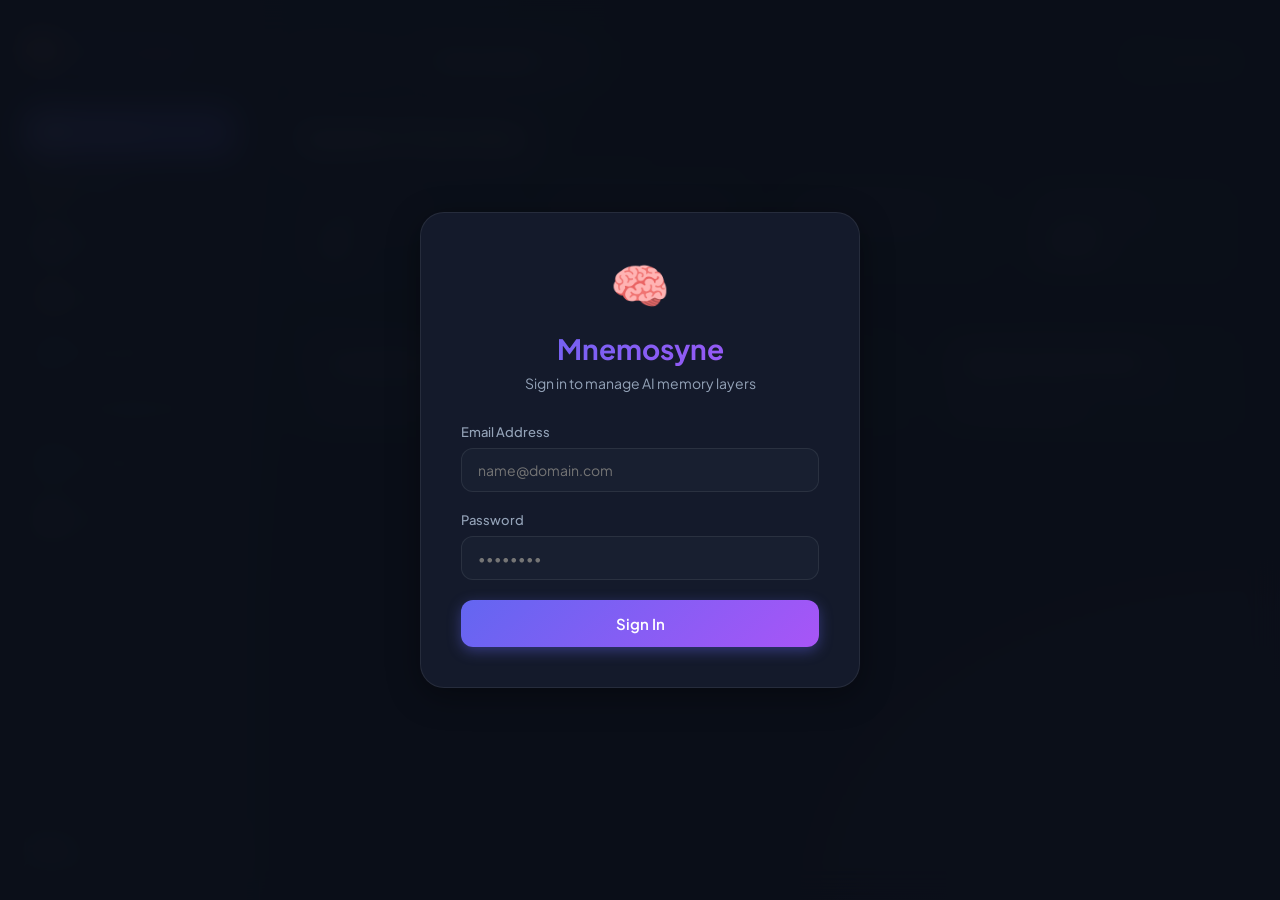
==== backend/static/index.html @ e6198a7a "Initialize project: add backend and chrome extension files" ====
<!DOCTYPE html>
<html lang="en">
<head>
  <meta charset="UTF-8">
  <meta name="viewport" content="width=device-width, initial-scale=1.0">
  <title>Mnemosyne — AI Memory Dashboard</title>
  <!-- Google Fonts -->
  <link rel="preconnect" href="https://fonts.googleapis.com">
  <link rel="preconnect" href="https://fonts.gstatic.com" crossorigin>
  <link href="https://fonts.googleapis.com/css2?family=Plus+Jakarta+Sans:wght@300;400;500;600;700&family=JetBrains+Mono:wght@400;500&display=swap" rel="stylesheet">
  
  <style>
    :root {
      --bg-main: #0B0F19;
      --bg-surface: rgba(20, 26, 43, 0.6);
      --bg-surface-solid: #141A2B;
      --bg-card: rgba(30, 41, 59, 0.4);
      --bg-card-hover: rgba(47, 61, 88, 0.5);
      
      --border-color: rgba(255, 255, 255, 0.08);
      --border-color-focus: rgba(99, 102, 241, 0.4);
      
      --text-primary: #F8FAFC;
      --text-secondary: #94A3B8;
      --text-muted: #64748B;
      
      --color-primary: #6366F1;
      --color-primary-dark: #4F46E5;
      --color-accent: #A855F7;
      --color-accent-gradient: linear-gradient(135deg, #6366F1, #A855F7);
      
      --color-success: #10B981;
      --color-error: #EF4444;
      --color-warning: #F59E0B;
      --color-info: #3B82F6;
      
      --font-sans: 'Plus Jakarta Sans', -apple-system, BlinkMacSystemFont, "Segoe UI", Roboto, sans-serif;
      --font-mono: 'JetBrains Mono', monospace;
      
      --shadow-sm: 0 1px 2px 0 rgba(0, 0, 0, 0.05);
      --shadow-md: 0 4px 6px -1px rgba(0, 0, 0, 0.1), 0 2px 4px -1px rgba(0, 0, 0, 0.06);
      --shadow-lg: 0 10px 15px -3px rgba(0, 0, 0, 0.1), 0 4px 6px -2px rgba(0, 0, 0, 0.05);
      --shadow-glass: 0 8px 32px 0 rgba(0, 0, 0, 0.37);
    }

    * {
      box-sizing: border-box;
      margin: 0;
      padding: 0;
    }

    body {
      background-color: var(--bg-main);
      color: var(--text-primary);
      font-family: var(--font-sans);
      min-height: 100vh;
      overflow-x: hidden;
      background-image: 
        radial-gradient(at 0% 0%, rgba(99, 102, 241, 0.12) 0px, transparent 50%),
        radial-gradient(at 100% 100%, rgba(168, 85, 247, 0.1) 0px, transparent 50%);
    }

    /* Scrollbars */
    ::-webkit-scrollbar {
      width: 6px;
      height: 6px;
    }
    ::-webkit-scrollbar-track {
      background: transparent;
    }
    ::-webkit-scrollbar-thumb {
      background: var(--border-color);
      border-radius: 4px;
    }
    ::-webkit-scrollbar-thumb:hover {
      background: var(--text-muted);
    }

    /* ── Login Overlay ── */
    #login-overlay {
      position: fixed;
      top: 0;
      left: 0;
      right: 0;
      bottom: 0;
      background: rgba(11, 15, 25, 0.95);
      backdrop-filter: blur(16px);
      z-index: 1000;
      display: flex;
      align-items: center;
      justify-content: center;
    }

    .login-card {
      width: 100%;
      max-width: 440px;
      padding: 40px;
      border-radius: 24px;
      background: var(--bg-surface-solid);
      border: 1px solid var(--border-color);
      box-shadow: var(--shadow-glass);
      text-align: center;
      animation: fadeIn 0.4s ease-out;
    }

    .login-logo {
      font-size: 48px;
      margin-bottom: 16px;
      display: inline-block;
    }

    .login-title {
      font-size: 28px;
      font-weight: 700;
      margin-bottom: 8px;
      background: var(--color-accent-gradient);
      -webkit-background-clip: text;
      -webkit-text-fill-color: transparent;
    }

    .login-subtitle {
      color: var(--text-secondary);
      font-size: 14px;
      margin-bottom: 32px;
    }

    /* Form controls */
    .form-group {
      margin-bottom: 20px;
      text-align: left;
    }

    .form-group label {
      display: block;
      color: var(--text-secondary);
      font-size: 13px;
      font-weight: 500;
      margin-bottom: 8px;
    }

    .input-control {
      width: 100%;
      background: var(--bg-card);
      border: 1px solid var(--border-color);
      border-radius: 12px;
      padding: 12px 16px;
      color: var(--text-primary);
      font-family: var(--font-sans);
      font-size: 14px;
      transition: all 0.2s;
    }

    .input-control:focus {
      outline: none;
      border-color: var(--color-primary);
      background: rgba(30, 41, 59, 0.6);
      box-shadow: 0 0 0 4px rgba(99, 102, 241, 0.15);
    }

    .btn {
      width: 100%;
      padding: 14px;
      border-radius: 12px;
      font-family: var(--font-sans);
      font-size: 15px;
      font-weight: 600;
      cursor: pointer;
      border: none;
      transition: all 0.2s;
      display: flex;
      align-items: center;
      justify-content: center;
      gap: 8px;
    }

    .btn-primary {
      background: var(--color-accent-gradient);
      color: white;
      box-shadow: 0 4px 14px 0 rgba(99, 102, 241, 0.4);
    }

    .btn-primary:hover {
      opacity: 0.95;
      transform: translateY(-1px);
    }

    .btn-primary:active {
      transform: translateY(0);
    }

    .btn-secondary {
      background: var(--bg-card);
      color: var(--text-primary);
      border: 1px solid var(--border-color);
    }

    .btn-secondary:hover {
      background: var(--bg-card-hover);
      border-color: var(--text-muted);
    }

    .error-banner {
      background: rgba(239, 68, 110, 0.15);
      border: 1px solid rgba(239, 68, 110, 0.3);
      color: var(--color-error);
      padding: 12px;
      border-radius: 10px;
      font-size: 13px;
      margin-bottom: 20px;
      display: none;
      text-align: left;
    }

    /* ── Main Layout ── */
    #dashboard-layout {
      display: grid;
      grid-template-columns: 260px 1fr;
      min-height: 100vh;
    }

    /* Sidebar */
    .sidebar {
      background: var(--bg-surface-solid);
      border-right: 1px solid var(--border-color);
      padding: 32px 24px;
      display: flex;
      flex-direction: column;
      position: sticky;
      top: 0;
      height: 100vh;
    }

    .logo-container {
      display: flex;
      align-items: center;
      gap: 12px;
      margin-bottom: 40px;
      text-decoration: none;
    }

    .logo-img {
      font-size: 28px;
    }

    .logo-title {
      font-size: 20px;
      font-weight: 700;
      color: var(--text-primary);
      background: var(--color-accent-gradient);
      -webkit-background-clip: text;
      -webkit-text-fill-color: transparent;
    }

    .nav-list {
      list-style: none;
      display: flex;
      flex-direction: column;
      gap: 8px;
      flex: 1;
    }

    .nav-item {
      display: flex;
      align-items: center;
      gap: 12px;
      padding: 12px 16px;
      border-radius: 12px;
      color: var(--text-secondary);
      text-decoration: none;
      font-size: 14px;
      font-weight: 500;
      cursor: pointer;
      transition: all 0.2s;
    }

    .nav-item:hover {
      background: var(--bg-card);
      color: var(--text-primary);
    }

    .nav-item.active {
      background: var(--color-primary);
      color: white;
      box-shadow: 0 4px 12px 0 rgba(99, 102, 241, 0.3);
    }

    .nav-item-icon {
      font-size: 18px;
    }

    .user-footer {
      border-top: 1px solid var(--border-color);
      padding-top: 20px;
      display: flex;
      align-items: center;
      justify-content: space-between;
    }

    .user-info {
      display: flex;
      flex-direction: column;
      overflow: hidden;
    }

    .user-name {
      font-size: 13px;
      font-weight: 600;
      color: var(--text-primary);
      white-space: nowrap;
      text-overflow: ellipsis;
      overflow: hidden;
    }

    .user-role {
      font-size: 11px;
      color: var(--text-muted);
    }

    .btn-logout {
      background: transparent;
      border: none;
      color: var(--text-muted);
      cursor: pointer;
      font-size: 16px;
      padding: 4px;
      border-radius: 6px;
      transition: all 0.2s;
    }

    .btn-logout:hover {
      color: var(--color-error);
      background: rgba(239, 68, 68, 0.1);
    }

    /* Main view container */
    .main-view {
      padding: 40px;
      overflow-y: auto;
      height: 100vh;
    }

    /* ── Header Bar ── */
    .header-bar {
      display: flex;
      justify-content: space-between;
      align-items: center;
      margin-bottom: 40px;
    }

    .project-selector-wrapper {
      display: flex;
      align-items: center;
      gap: 16px;
    }

    .select-project {
      background: var(--bg-surface-solid);
      color: var(--text-primary);
      border: 1px solid var(--border-color);
      padding: 10px 36px 10px 16px;
      font-family: var(--font-sans);
      font-size: 14px;
      font-weight: 600;
      border-radius: 12px;
      cursor: pointer;
      appearance: none;
      background-image: url("data:image/svg+xml,%3Csvg xmlns='http://www.w3.org/2000/svg' fill='none' viewBox='0 0 24 24' stroke='%2394a3b8'%3E%3Cpath stroke-linecap='round' stroke-linejoin='round' stroke-width='2' d='M19 9l-7 7-7-7'/%3E%3C/svg%3E");
      background-repeat: no-repeat;
      background-position: right 12px center;
      background-size: 16px;
      transition: all 0.2s;
    }

    .select-project:hover {
      border-color: var(--text-muted);
    }

    .system-health {
      display: flex;
      align-items: center;
      gap: 16px;
      font-size: 13px;
      color: var(--text-secondary);
    }

    .status-indicator {
      display: flex;
      align-items: center;
      gap: 8px;
    }

    .status-dot {
      width: 8px;
      height: 8px;
      border-radius: 50%;
      background-color: var(--color-success);
      box-shadow: 0 0 8px var(--color-success);
    }

    .status-dot.loading {
      background-color: var(--color-warning);
      box-shadow: 0 0 8px var(--color-warning);
    }

    /* ── Content Panes ── */
    .tab-pane {
      display: none;
      animation: fadeIn 0.3s ease-out;
    }

    .tab-pane.active {
      display: block;
    }

    /* Grid layouts */
    .analytics-grid {
      display: grid;
      grid-template-columns: repeat(auto-fit, minmax(220px, 1fr));
      gap: 20px;
      margin-bottom: 40px;
    }

    .card {
      background: var(--bg-surface);
      backdrop-filter: blur(12px);
      border: 1px solid var(--border-color);
      border-radius: 16px;
      padding: 24px;
      box-shadow: var(--shadow-sm);
      transition: all 0.2s;
    }

    .card:hover {
      border-color: rgba(255, 255, 255, 0.15);
      box-shadow: var(--shadow-md);
    }

    .stat-label {
      color: var(--text-secondary);
      font-size: 13px;
      font-weight: 500;
      margin-bottom: 8px;
    }

    .stat-value {
      font-size: 28px;
      font-weight: 700;
      color: var(--text-primary);
    }

    .dashboard-sections {
      display: grid;
      grid-template-columns: 2fr 1fr;
      gap: 24px;
    }

    @media (max-width: 1024px) {
      .dashboard-sections {
        grid-template-columns: 1fr;
      }
      #dashboard-layout {
        grid-template-columns: 80px 1fr;
      }
      .sidebar {
        padding: 32px 12px;
      }
      .logo-title, .user-info, .sidebar-label {
        display: none;
      }
    }

    /* ── Projects View ── */
    .projects-list {
      display: grid;
      grid-template-columns: repeat(auto-fill, minmax(300px, 1fr));
      gap: 20px;
      margin-top: 20px;
    }

    .project-card {
      background: var(--bg-surface);
      border: 1px solid var(--border-color);
      border-radius: 20px;
      padding: 28px;
      cursor: pointer;
      display: flex;
      flex-direction: column;
      justify-content: space-between;
      height: 220px;
      transition: all 0.2s;
    }

    .project-card:hover {
      transform: translateY(-2px);
      border-color: var(--color-primary);
      background: var(--bg-card);
    }

    .project-card-header {
      display: flex;
      justify-content: space-between;
      align-items: flex-start;
      margin-bottom: 12px;
    }

    .project-name {
      font-size: 18px;
      font-weight: 700;
      color: var(--text-primary);
    }

    .project-badge {
      font-size: 11px;
      font-weight: 600;
      background: rgba(99, 102, 241, 0.15);
      color: var(--color-primary);
      padding: 4px 8px;
      border-radius: 6px;
      font-family: var(--font-mono);
    }

    .project-desc {
      color: var(--text-secondary);
      font-size: 13px;
      line-height: 1.5;
      display: -webkit-box;
      -webkit-line-clamp: 3;
      -webkit-box-orient: vertical;
      overflow: hidden;
      margin-bottom: 20px;
    }

    .project-footer {
      display: flex;
      justify-content: space-between;
      align-items: center;
      font-size: 12px;
      color: var(--text-muted);
      border-top: 1px solid var(--border-color);
      padding-top: 14px;
    }

    /* Modal dialogs */
    .modal-backdrop {
      position: fixed;
      top: 0;
      left: 0;
      right: 0;
      bottom: 0;
      background: rgba(11, 15, 25, 0.7);
      backdrop-filter: blur(8px);
      z-index: 500;
      display: none;
      align-items: center;
      justify-content: center;
    }

    .modal-card {
      width: 100%;
      max-width: 500px;
      background: var(--bg-surface-solid);
      border: 1px solid var(--border-color);
      border-radius: 20px;
      padding: 32px;
      box-shadow: var(--shadow-glass);
      animation: slideUp 0.3s cubic-bezier(0.16, 1, 0.3, 1);
    }

    .modal-title {
      font-size: 20px;
      font-weight: 700;
      margin-bottom: 24px;
    }

    .modal-actions {
      display: flex;
      justify-content: flex-end;
      gap: 12px;
      margin-top: 28px;
    }

    /* ── Conversations View ── */
    .conv-split {
      display: grid;
      grid-template-columns: 320px 1fr;
      gap: 24px;
      height: 70vh;
    }

    .conv-list {
      background: var(--bg-surface);
      border: 1px solid var(--border-color);
      border-radius: 16px;
      overflow-y: auto;
      padding: 16px;
      display: flex;
      flex-direction: column;
      gap: 8px;
    }

    .conv-item {
      padding: 14px 16px;
      border-radius: 12px;
      cursor: pointer;
      background: var(--bg-card);
      border: 1px solid transparent;
      transition: all 0.2s;
    }

    .conv-item:hover {
      background: var(--bg-card-hover);
    }

    .conv-item.active {
      background: rgba(99, 102, 241, 0.1);
      border-color: rgba(99, 102, 241, 0.3);
    }

    .conv-item-title {
      font-size: 13px;
      font-weight: 600;
      color: var(--text-primary);
      margin-bottom: 4px;
      white-space: nowrap;
      overflow: hidden;
      text-overflow: ellipsis;
    }

    .conv-item-meta {
      font-size: 11px;
      color: var(--text-muted);
      display: flex;
      justify-content: space-between;
    }

    .conv-chat {
      background: var(--bg-surface);
      border: 1px solid var(--border-color);
      border-radius: 16px;
      display: flex;
      flex-direction: column;
      overflow: hidden;
    }

    .conv-chat-header {
      padding: 20px 24px;
      border-bottom: 1px solid var(--border-color);
      background: rgba(20, 26, 43, 0.2);
    }

    .conv-chat-messages {
      flex: 1;
      padding: 24px;
      overflow-y: auto;
      display: flex;
      flex-direction: column;
      gap: 20px;
    }

    .msg-bubble {
      max-width: 85%;
      padding: 16px 20px;
      border-radius: 16px;
      font-size: 14px;
      line-height: 1.6;
    }

    .msg-bubble.user {
      align-self: flex-end;
      background: var(--color-accent-gradient);
      color: white;
      border-bottom-right-radius: 4px;
    }

    .msg-bubble.assistant {
      align-self: flex-start;
      background: var(--bg-card);
      border: 1px solid var(--border-color);
      color: var(--text-primary);
      border-bottom-left-radius: 4px;
    }

    .msg-bubble-meta {
      font-size: 11px;
      color: var(--text-muted);
      margin-top: 8px;
      text-align: right;
    }

    .msg-bubble.user .msg-bubble-meta {
      color: rgba(255, 255, 255, 0.7);
    }

    /* ── Memories Pane ── */
    .memories-container {
      display: flex;
      flex-direction: column;
      gap: 16px;
    }

    .filter-bar {
      display: flex;
      gap: 12px;
      margin-bottom: 24px;
      flex-wrap: wrap;
    }

    .badge-filter {
      padding: 8px 16px;
      border-radius: 100px;
      font-size: 12px;
      font-weight: 600;
      background: var(--bg-card);
      border: 1px solid var(--border-color);
      cursor: pointer;
      color: var(--text-secondary);
      transition: all 0.2s;
    }

    .badge-filter:hover {
      background: var(--bg-card-hover);
      color: var(--text-primary);
    }

    .badge-filter.active {
      background: var(--color-primary);
      border-color: var(--color-primary);
      color: white;
    }

    .memory-list-table {
      width: 100%;
      border-collapse: collapse;
      text-align: left;
    }

    .memory-list-table th, .memory-list-table td {
      padding: 16px 20px;
      border-bottom: 1px solid var(--border-color);
    }

    .memory-list-table th {
      font-size: 12px;
      font-weight: 600;
      color: var(--text-secondary);
      text-transform: uppercase;
      letter-spacing: 0.05em;
    }

    .memory-list-table tr:hover td {
      background: rgba(255, 255, 255, 0.01);
    }

    .kind-badge {
      display: inline-block;
      padding: 4px 8px;
      border-radius: 6px;
      font-size: 11px;
      font-weight: 700;
      text-transform: uppercase;
      font-family: var(--font-mono);
    }

    .kind-badge.requirement { background: rgba(99, 102, 241, 0.15); color: #818CF8; }
    .kind-badge.decision { background: rgba(16, 185, 129, 0.15); color: #34D399; }
    .kind-badge.todo { background: rgba(245, 158, 11, 0.15); color: #FBBF24; }
    .kind-badge.bug { background: rgba(239, 68, 68, 0.15); color: #FCA5A5; }
    .kind-badge.fix { background: rgba(59, 130, 246, 0.15); color: #60A5FA; }
    .kind-badge.dependency { background: rgba(139, 92, 246, 0.15); color: #C084FC; }
    .kind-badge.architecture { background: rgba(236, 72, 153, 0.15); color: #F472B6; }
    .kind-badge.general { background: rgba(100, 116, 139, 0.15); color: #94A3B8; }

    /* ── Knowledge Graph Visualization ── */
    #graph-container {
      width: 100%;
      height: 500px;
      background: #0D1321;
      border-radius: 16px;
      border: 1px solid var(--border-color);
      position: relative;
      overflow: hidden;
    }

    /* ── Logs / Console Pane ── */
    .console-pane {
      background: #05070C;
      border: 1px solid var(--border-color);
      border-radius: 12px;
      padding: 20px;
      font-family: var(--font-mono);
      font-size: 12px;
      color: #A7F3D0;
      height: 400px;
      overflow-y: auto;
      display: flex;
      flex-direction: column;
      gap: 6px;
      box-shadow: inset 0 4px 12px rgba(0,0,0,0.5);
    }

    .log-entry {
      line-height: 1.5;
    }

    .log-time {
      color: #34D399;
    }

    .log-level {
      font-weight: 700;
      text-transform: uppercase;
    }

    .log-level.info { color: #60A5FA; }
    .log-level.error { color: #F87171; }
    .log-level.warn { color: #FBBF24; }

    /* Project DNA Styles */
    .dna-grid {
      display: grid;
      grid-template-columns: repeat(auto-fit, minmax(280px, 1fr));
      gap: 20px;
    }

    .dna-section {
      background: var(--bg-surface);
      border: 1px solid var(--border-color);
      border-radius: 16px;
      padding: 20px;
    }

    .dna-section-title {
      font-size: 15px;
      font-weight: 700;
      margin-bottom: 16px;
      display: flex;
      align-items: center;
      gap: 8px;
      border-bottom: 1px solid var(--border-color);
      padding-bottom: 10px;
    }

    .dna-list {
      list-style: none;
      display: flex;
      flex-direction: column;
      gap: 10px;
    }

    .dna-list-item {
      font-size: 13px;
      color: var(--text-secondary);
      line-height: 1.4;
      padding-left: 14px;
      position: relative;
    }

    .dna-list-item::before {
      content: "•";
      position: absolute;
      left: 0;
      color: var(--color-primary);
      font-weight: bold;
    }

    /* Animations */
    @keyframes fadeIn {
      from { opacity: 0; transform: translateY(4px); }
      to { opacity: 1; transform: translateY(0); }
    }

    @keyframes slideUp {
      from { opacity: 0; transform: translateY(16px); }
      to { opacity: 1; transform: translateY(0); }
    }
  </style>
</head>
<body>

  <!-- ── Sign In Modal Overlay ── -->
  <div id="login-overlay" style="display: none;">
    <div class="login-card">
      <span class="login-logo">🧠</span>
      <h2 class="login-title">Mnemosyne</h2>
      <p class="login-subtitle">Sign in to manage AI memory layers</p>
      
      <div id="login-error-banner" class="error-banner"></div>
      
      <form id="login-form">
        <div class="form-group">
          <label for="login-email">Email Address</label>
          <input type="email" id="login-email" class="input-control" required placeholder="name@domain.com">
        </div>
        <div class="form-group">
          <label for="login-password">Password</label>
          <input type="password" id="login-password" class="input-control" required placeholder="••••••••">
        </div>
        <button type="submit" class="btn btn-primary" style="margin-top: 12px;">Sign In</button>
      </form>
    </div>
  </div>

  <!-- ── Create Project Dialog ── -->
  <div id="create-project-modal" class="modal-backdrop">
    <div class="modal-card">
      <h3 class="modal-title">Create New Project</h3>
      <div id="create-project-error" class="error-banner"></div>
      <form id="create-project-form">
        <div class="form-group">
          <label for="new-project-name">Project Name</label>
          <input type="text" id="new-project-name" class="input-control" required placeholder="e.g., Quantum Processor Adapter">
        </div>
        <div class="form-group">
          <label for="new-project-id">Project ID (Optional slug)</label>
          <input type="text" id="new-project-id" class="input-control" placeholder="e.g., quantum-adapter">
        </div>
        <div class="form-group">
          <label for="new-project-desc">Description</label>
          <textarea id="new-project-desc" class="input-control" rows="3" placeholder="Brief outline of the project scope..."></textarea>
        </div>
        <div class="modal-actions">
          <button type="button" class="btn btn-secondary btn-sm" id="btn-close-project-modal" style="width: auto;">Cancel</button>
          <button type="submit" class="btn btn-primary btn-sm" style="width: auto; padding: 12px 24px;">Create</button>
        </div>
      </form>
    </div>
  </div>

  <!-- ── Master Layout ── -->
  <div id="dashboard-layout">
    
    <!-- Sidebar Navigation -->
    <aside class="sidebar">
      <a href="#" class="logo-container">
        <span class="logo-img">🧠</span>
        <span class="logo-title">Mnemosyne</span>
      </a>
      
      <nav style="display: contents;">
        <ul class="nav-list">
          <li>
            <div class="nav-item active" data-tab="tab-overview">
              <span class="nav-item-icon">📊</span>
              <span class="sidebar-label">Overview</span>
            </div>
          </li>
          <li>
            <div class="nav-item" data-tab="tab-projects">
              <span class="nav-item-icon">📂</span>
              <span class="sidebar-label">Projects</span>
            </div>
          </li>
          <li>
            <div class="nav-item" data-tab="tab-conversations">
              <span class="nav-item-icon">💬</span>
              <span class="sidebar-label">Conversations</span>
            </div>
          </li>
          <li>
            <div class="nav-item" data-tab="tab-memories">
              <span class="nav-item-icon">🧠</span>
              <span class="sidebar-label">Project Memories</span>
            </div>
          </li>
          <li>
            <div class="nav-item" data-tab="tab-dna">
              <span class="nav-item-icon">🧬</span>
              <span class="sidebar-label">Project DNA</span>
            </div>
          </li>
          <li>
            <div class="nav-item" data-tab="tab-graph">
              <span class="nav-item-icon">🕸️</span>
              <span class="sidebar-label">Knowledge Graph</span>
            </div>
          </li>
          <li>
            <div class="nav-item" data-tab="tab-providers">
              <span class="nav-item-icon">⚙️</span>
              <span class="sidebar-label">AI Providers</span>
            </div>
          </li>
          <li>
            <div class="nav-item" data-tab="tab-logs">
              <span class="nav-item-icon">📋</span>
              <span class="sidebar-label">System Logs</span>
            </div>
          </li>
        </ul>
      </nav>
      
      <div class="user-footer">
        <div class="user-info">
          <span class="user-name" id="display-user-email">loading...</span>
          <span class="user-role">Administrator</span>
        </div>
        <button class="btn-logout" id="btn-global-logout" title="Sign Out">🚪</button>
      </div>
    </aside>

    <!-- Main Workspace -->
    <main class="main-view">
      
      <!-- Top Health / Controls bar -->
      <div class="header-bar">
        <div class="project-selector-wrapper">
          <label for="global-project-select" class="sidebar-label" style="font-size: 13px; font-weight: 500; color: var(--text-secondary);">Active Project</label>
          <select id="global-project-select" class="select-project">
            <option value="">— Select a project —</option>
          </select>
        </div>
        <div class="system-health">
          <div class="status-indicator">
            <div class="status-dot" id="indicator-live"></div>
            <span>System Online</span>
          </div>
        </div>
      </div>

      <!-- ── TAB: Overview ── -->
      <div id="tab-overview" class="tab-pane active">
        <h2 style="font-size: 26px; font-weight: 700; margin-bottom: 24px;">System Overview</h2>
        
        <div class="analytics-grid">
          <div class="card">
            <div class="stat-label">Total Projects</div>
            <div class="stat-value" id="stat-projects-count">0</div>
          </div>
          <div class="card">
            <div class="stat-label">Captured Conversations</div>
            <div class="stat-value" id="stat-conversations-count">0</div>
          </div>
          <div class="card">
            <div class="stat-label">Ingested Memories</div>
            <div class="stat-value" id="stat-memories-count">0</div>
          </div>
          <div class="card">
            <div class="stat-label">Active Provider</div>
            <div class="stat-value" id="stat-active-provider" style="font-size: 20px; line-height: 28px;">Local</div>
          </div>
        </div>
        
        <div class="dashboard-sections">
          <div class="card">
            <h3 style="font-size: 16px; font-weight: 600; margin-bottom: 20px;">Evolving Project DNA Preview</h3>
            <div id="overview-dna-preview" style="color: var(--text-secondary); font-size: 13px;">
              Please select a project to load its memory DNA outline.
            </div>
          </div>
          <div class="card">
            <h3 style="font-size: 16px; font-weight: 600; margin-bottom: 20px;">Ingested Chunks density</h3>
            <div id="overview-analytics-preview" style="color: var(--text-secondary); font-size: 13px;">
              No project loaded.
            </div>
          </div>
        </div>
      </div>

      <!-- ── TAB: Projects ── -->
      <div id="tab-projects" class="tab-pane">
        <div style="display: flex; justify-content: space-between; align-items: center; margin-bottom: 24px;">
          <h2 style="font-size: 26px; font-weight: 700;">Managed Projects</h2>
          <button class="btn btn-primary" id="btn-trigger-new-project" style="width: auto; padding: 10px 20px;">＋ Create Project</button>
        </div>
        <div class="projects-list" id="projects-container">
          <!-- Rendered dynamically -->
        </div>
      </div>

      <!-- ── TAB: Conversations ── -->
      <div id="tab-conversations" class="tab-pane">
        <h2 style="font-size: 26px; font-weight: 700; margin-bottom: 24px;">Conversations Log</h2>
        <div class="conv-split">
          <div class="conv-list" id="conversations-list-container">
            <!-- Rendered dynamically -->
          </div>
          <div class="conv-chat">
            <div class="conv-chat-header">
              <h3 id="active-conversation-title" style="font-size: 15px; font-weight: 700;">No Conversation Selected</h3>
              <p id="active-conversation-meta" style="font-size: 12px; color: var(--text-secondary); margin-top: 4px;">Select a conversation to view scraped transcript turns</p>
            </div>
            <div class="conv-chat-messages" id="conversation-messages-container">
              <!-- Message bubbles -->
            </div>
          </div>
        </div>
      </div>

      <!-- ── TAB: Memories ── -->
      <div id="tab-memories" class="tab-pane">
        <h2 style="font-size: 26px; font-weight: 700; margin-bottom: 16px;">Ingested Memories</h2>
        <div class="filter-bar" id="memory-filter-bar">
          <button class="badge-filter active" data-filter="all">All Types</button>
          <button class="badge-filter" data-filter="requirement">Requirements</button>
          <button class="badge-filter" data-filter="decision">Decisions</button>
          <button class="badge-filter" data-filter="todo">Tasks</button>
          <button class="badge-filter" data-filter="bug">Bugs</button>
          <button class="badge-filter" data-filter="fix">Fixes</button>
          <button class="badge-filter" data-filter="dependency">Dependencies</button>
          <button class="badge-filter" data-filter="architecture">Architecture</button>
        </div>
        <div class="card" style="padding: 0; overflow-x: auto;">
          <table class="memory-list-table">
            <thead>
              <tr>
                <th>Category</th>
                <th>Extracted Memory Fact</th>
                <th>Importance</th>
                <th>Confidence</th>
              </tr>
            </thead>
            <tbody id="memories-table-body">
              <!-- Rendered dynamically -->
            </tbody>
          </table>
        </div>
      </div>

      <!-- ── TAB: Project DNA ── -->
      <div id="tab-dna" class="tab-pane">
        <h2 style="font-size: 26px; font-weight: 700; margin-bottom: 24px;">Project DNA Profile</h2>
        <div class="dna-grid" id="dna-grid-container">
          <!-- Rendered dynamically -->
        </div>
      </div>

      <!-- ── TAB: Knowledge Graph ── -->
      <div id="tab-graph" class="tab-pane">
        <h2 style="font-size: 26px; font-weight: 700; margin-bottom: 8px;">Concept Adjacency Relationships</h2>
        <p style="font-size: 14px; color: var(--text-secondary); margin-bottom: 24px;">Dynamic canvas visualizing knowledge relationships extracted from memory chunks</p>
        <div id="graph-container">
          <canvas id="graph-canvas" style="width: 100%; height: 100%; display: block;"></canvas>
        </div>
      </div>

      <!-- ── TAB: Providers ── -->
      <div id="tab-providers" class="tab-pane">
        <h2 style="font-size: 26px; font-weight: 700; margin-bottom: 24px;">AI Service Providers</h2>
        <div class="projects-list" id="providers-container">
          <!-- Rendered dynamically -->
        </div>
      </div>

      <!-- ── TAB: System Logs ── -->
      <div id="tab-logs" class="tab-pane">
        <h2 style="font-size: 26px; font-weight: 700; margin-bottom: 24px;">System Activity Logger</h2>
        <div class="console-pane" id="console-logs-pane">
          <!-- Live mock logger -->
        </div>
      </div>

    </main>
  </div>

  <!-- ── Scripts ── -->
  <script>
    "use strict";

    // Application state
    let state = {
      token: localStorage.getItem("mnemosyne_auth_token"),
      user: null,
      projects: [],
      activeProjectId: localStorage.getItem("mnemosyne_active_project_id") || "",
      activeProject: null,
      conversations: [],
      memories: [],
      relationships: [],
      providers: [],
      activeTab: "tab-overview"
    };

    const API_BASE = window.location.origin + "/api/v1";

    // ─────────────────────────────────────────────────────────────────────────────
    // HTTP Helpers
    // ─────────────────────────────────────────────────────────────────────────────

    async function apiFetch(path, options = {}) {
      const headers = {
        "Content-Type": "application/json",
        ...(state.token ? { "Authorization": `Bearer ${state.token}` } : {})
      };

      const resp = await fetch(`${API_BASE}${path}`, {
        ...options,
        headers: { ...headers, ...options.headers }
      });

      if (resp.status === 401) {
        handleLogout();
        throw new Error("Session expired.");
      }

      const body = await resp.json();
      if (!resp.ok) {
        throw new Error(body.message || `HTTP ${resp.status}`);
      }
      return body;
    }

    // ─────────────────────────────────────────────────────────────────────────────
    // Authentication Flow
    // ─────────────────────────────────────────────────────────────────────────────

    function checkAuth() {
      const overlay = document.getElementById("login-overlay");
      if (!state.token) {
        overlay.style.display = "flex";
      } else {
        overlay.style.display = "none";
        loadInitialData();
      }
    }

    document.getElementById("login-form").addEventListener("submit", async (e) => {
      e.preventDefault();
      const email = document.getElementById("login-email").value;
      const pwd = document.getElementById("login-password").value;
      const errorBanner = document.getElementById("login-error-banner");
      
      errorBanner.style.display = "none";

      try {
        const res = await fetch(`${API_BASE}/auth/login`, {
          method: "POST",
          headers: { "Content-Type": "application/json" },
          body: JSON.stringify({ email, password: pwd })
        });
        const body = await res.json();
        
        if (!res.ok) throw new Error(body.message || "Invalid credentials.");

        state.token = body.data.access_token;
        localStorage.setItem("mnemosyne_auth_token", state.token);
        
        document.getElementById("login-overlay").style.display = "none";
        logActivity("Signed in successfully.", "info");
        await loadInitialData();
      } catch (err) {
        errorBanner.textContent = err.message;
        errorBanner.style.display = "block";
      }
    });

    function handleLogout() {
      state.token = null;
      state.user = null;
      localStorage.removeItem("mnemosyne_auth_token");
      document.getElementById("login-overlay").style.display = "flex";
      logActivity("Signed out.", "info");
    }

    document.getElementById("btn-global-logout").addEventListener("click", handleLogout);

    // ─────────────────────────────────────────────────────────────────────────────
    // Data Loading & Navigation
    // ─────────────────────────────────────────────────────────────────────────────

    async function loadInitialData() {
      try {
        // Fetch current user details
        const me = await apiFetch("/auth/me");
        state.user = me.data;
        document.getElementById("display-user-email").textContent = state.user.email;

        // Fetch projects list
        await refreshProjects();
        await refreshProviders();

        if (state.projects.length > 0) {
          if (!state.activeProjectId || !state.projects.find(p => p.id === state.activeProjectId)) {
            state.activeProjectId = state.projects[0].id;
          }
          document.getElementById("global-project-select").value = state.activeProjectId;
          await selectProject(state.activeProjectId);
        } else {
          document.getElementById("overview-dna-preview").innerHTML = `
            <div style="text-align: center; padding: 20px;">
              <p style="margin-bottom: 12px;">Welcome to Mnemosyne! No projects exist yet.</p>
              <button class="btn btn-primary" id="btn-welcome-create" style="width: auto; display: inline-block;">Create Project</button>
            </div>
          `;
          document.getElementById("btn-welcome-create").addEventListener("click", triggerNewProjectModal);
        }
      } catch (err) {
        logActivity(`Failed to load initialization data: ${err.message}`, "error");
      }
    }

    async function refreshProjects() {
      const res = await apiFetch("/projects");
      state.projects = res.data || [];
      
      const selectEl = document.getElementById("global-project-select");
      selectEl.innerHTML = '<option value="">— Select a project —</option>';
      
      state.projects.forEach(p => {
        const opt = document.createElement("option");
        opt.value = p.id;
        opt.textContent = p.name;
        selectEl.appendChild(opt);
      });

      renderProjectsView();
      updateDashboardCounts();
    }

    async function refreshProviders() {
      try {
        const res = await apiFetch("/providers");
        state.providers = res.data || [];
        renderProvidersView();
      } catch (err) {
        logActivity(`Failed to load provider configuration: ${err.message}`, "error");
      }
    }

    async function selectProject(projectId) {
      if (!projectId) return;
      state.activeProjectId = projectId;
      localStorage.setItem("mnemosyne_active_project_id", projectId);
      
      state.activeProject = state.projects.find(p => p.id === projectId);
      
      logActivity(`Switched project workspace to: "${state.activeProject.name}"`, "info");
      
      await Promise.all([
        loadConversations(),
        loadMemoriesAndGraph(),
        loadDna()
      ]);
    }

    document.getElementById("global-project-select").addEventListener("change", (e) => {
      selectProject(e.target.value);
    });

    // Navigation tabs
    document.querySelectorAll(".nav-item").forEach(item => {
      item.addEventListener("click", () => {
        document.querySelectorAll(".nav-item").forEach(i => i.classList.remove("active"));
        item.classList.add("active");
        
        const tabId = item.dataset.tab;
        document.querySelectorAll(".tab-pane").forEach(pane => pane.classList.remove("active"));
        document.getElementById(tabId).classList.add("active");
        
        state.activeTab = tabId;
        if (tabId === "tab-graph") {
          setTimeout(renderGraphView, 100);
        }
      });
    });

    // ─────────────────────────────────────────────────────────────────────────────
    // Section: Projects Pane
    // ─────────────────────────────────────────────────────────────────────────────

    function renderProjectsView() {
      const container = document.getElementById("projects-container");
      container.innerHTML = "";
      
      state.projects.forEach(proj => {
        const card = document.createElement("div");
        card.className = "project-card";
        card.innerHTML = `
          <div>
            <div class="project-card-header">
              <span class="project-name">${proj.name}</span>
              <span class="project-badge">${proj.id}</span>
            </div>
            <p class="project-desc">${proj.description || "No project description provided."}</p>
          </div>
          <div class="project-footer">
            <span>Status: Active</span>
            <span>Created: ${new Date(proj.created_at).toLocaleDateString()}</span>
          </div>
        `;
        card.addEventListener("click", () => {
          document.getElementById("global-project-select").value = proj.id;
          selectProject(proj.id);
          // Navigate to overview tab
          document.querySelector('[data-tab="tab-overview"]').click();
        });
        container.appendChild(card);
      });
    }

    const projectModal = document.getElementById("create-project-modal");
    
    function triggerNewProjectModal() {
      document.getElementById("create-project-error").style.display = "none";
      document.getElementById("create-project-form").reset();
      projectModal.style.display = "flex";
    }

    document.getElementById("btn-trigger-new-project").addEventListener("click", triggerNewProjectModal);
    document.getElementById("btn-close-project-modal").addEventListener("click", () => {
      projectModal.style.display = "none";
    });

    document.getElementById("create-project-form").addEventListener("submit", async (e) => {
      e.preventDefault();
      const name = document.getElementById("new-project-name").value;
      const customId = document.getElementById("new-project-id").value;
      const desc = document.getElementById("new-project-desc").value;
      const errorDiv = document.getElementById("create-project-error");

      const body = {
        name,
        description: desc || null,
        ...(customId ? { id: customId } : {})
      };

      try {
        const res = await apiFetch("/projects", {
          method: "POST",
          body: JSON.stringify(body)
        });
        projectModal.style.display = "none";
        logActivity(`Created project workspace: "${res.data.name}"`, "info");
        await refreshProjects();
        document.getElementById("global-project-select").value = res.data.id;
        await selectProject(res.data.id);
      } catch (err) {
        errorDiv.textContent = err.message;
        errorDiv.style.display = "block";
      }
    });

    // ─────────────────────────────────────────────────────────────────────────────
    // Section: Conversations Pane
    // ─────────────────────────────────────────────────────────────────────────────

    async function loadConversations() {
      if (!state.activeProjectId) return;
      try {
        const res = await apiFetch(`/conversations/project/${state.activeProjectId}`);
        state.conversations = res.data || [];
        renderConversationsList();
        updateDashboardCounts();
      } catch (err) {
        logActivity(`Failed to load conversations: ${err.message}`, "error");
      }
    }

    function renderConversationsList() {
      const container = document.getElementById("conversations-list-container");
      container.innerHTML = "";

      if (state.conversations.length === 0) {
        container.innerHTML = `<div style="text-align: center; color: var(--text-muted); font-size: 13px; padding: 20px;">No synced conversations found. Use the extension to scrape turns.</div>`;
        clearActiveChat();
        return;
      }

      state.conversations.forEach((conv, idx) => {
        const el = document.createElement("div");
        el.className = "conv-item";
        el.dataset.id = conv.id;
        
        const platform = conv.meta?.platform || "AI Page";
        const dateStr = new Date(conv.created_at).toLocaleDateString();

        el.innerHTML = `
          <div class="conv-item-title">Conversation ${conv.id.substring(0, 8)}</div>
          <div class="conv-item-meta">
            <span>${platform}</span>
            <span>${dateStr}</span>
          </div>
        `;
        el.addEventListener("click", () => {
          document.querySelectorAll(".conv-item").forEach(c => c.classList.remove("active"));
          el.classList.add("active");
          showConversationChat(conv.id);
        });
        container.appendChild(el);
      });
    }

    function clearActiveChat() {
      document.getElementById("active-conversation-title").textContent = "No Conversation Selected";
      document.getElementById("active-conversation-meta").textContent = "Select a conversation to view scraped transcript turns";
      document.getElementById("conversation-messages-container").innerHTML = "";
    }

    async function showConversationChat(id) {
      const container = document.getElementById("conversation-messages-container");
      container.innerHTML = `<div style="color: var(--text-secondary); text-align: center;">Loading transcript turns...</div>`;
      
      try {
        const res = await apiFetch(`/conversations/${id}`);
        const data = res.data;
        
        document.getElementById("active-conversation-title").textContent = `Conversation: ${data.id.substring(0, 12)}...`;
        document.getElementById("active-conversation-meta").textContent = `Platform: ${data.meta?.platform || "Unknown"} | Captured turns: ${data.messages?.length || 0}`;
        
        container.innerHTML = "";
        (data.messages || []).forEach(msg => {
          const bubble = document.createElement("div");
          bubble.className = `msg-bubble ${msg.role}`;
          
          // Basic markdown parser
          const cleanText = msg.content
            .replace(/&/g, "&amp;")
            .replace(/</g, "&lt;")
            .replace(/>/g, "&gt;")
            .replace(/\n/g, "<br>");

          bubble.innerHTML = `
            <div>${cleanText}</div>
            <div class="msg-bubble-meta">${msg.role.toUpperCase()}</div>
          `;
          container.appendChild(bubble);
        });
        
        container.scrollTop = container.scrollHeight;
      } catch (err) {
        container.innerHTML = `<div style="color: var(--color-error); text-align: center;">Error: ${err.message}</div>`;
      }
    }

    // ─────────────────────────────────────────────────────────────────────────────
    // Section: Memories Pane
    // ─────────────────────────────────────────────────────────────────────────────

    async function loadMemoriesAndGraph() {
      if (!state.activeProjectId) return;
      try {
        const [memRes, relRes] = await Promise.all([
          apiFetch(`/memory/project/${state.activeProjectId}`),
          apiFetch(`/memory/project/${state.activeProjectId}/relationships`)
        ]);
        
        state.memories = memRes.data || [];
        state.relationships = relRes.data || [];
        
        renderMemoriesTable("all");
        updateDashboardCounts();
        if (state.activeTab === "tab-graph") {
          renderGraphView();
        }
      } catch (err) {
        logActivity(`Failed to load memory structure: ${err.message}`, "error");
      }
    }

    function renderMemoriesTable(filterKind = "all") {
      const tbody = document.getElementById("memories-table-body");
      tbody.innerHTML = "";

      const filtered = state.memories.filter(m => filterKind === "all" || m.kind === filterKind);

      if (filtered.length === 0) {
        tbody.innerHTML = `<tr><td colspan="4" style="text-align: center; color: var(--text-muted); font-size: 13px;">No memories match the filter context.</td></tr>`;
        return;
      }

      filtered.forEach(m => {
        const tr = document.createElement("tr");
        tr.innerHTML = `
          <td><span class="kind-badge ${m.kind}">${m.kind}</span></td>
          <td style="font-size: 13px; font-weight: 500; line-height: 1.4;">${m.text}</td>
          <td><strong style="color: var(--color-primary);">${m.importance.toFixed(2)}</strong></td>
          <td><span style="color: var(--text-secondary);">${m.confidence.toFixed(2)}</span></td>
        `;
        tbody.appendChild(tr);
      });
    }

    // Add filter action handlers
    document.querySelectorAll("#memory-filter-bar .badge-filter").forEach(btn => {
      btn.addEventListener("click", () => {
        document.querySelectorAll("#memory-filter-bar .badge-filter").forEach(b => b.classList.remove("active"));
        btn.classList.add("active");
        renderMemoriesTable(btn.dataset.filter);
      });
    });

    // ─────────────────────────────────────────────────────────────────────────────
    // Section: DNA Profile Pane
    // ─────────────────────────────────────────────────────────────────────────────

    async function loadDna() {
      if (!state.activeProjectId) return;
      
      const overviewPreview = document.getElementById("overview-dna-preview");
      overviewPreview.innerHTML = `<div>Fetching evolving Project DNA profile...</div>`;

      try {
        const res = await apiFetch(`/projects/${state.activeProjectId}/dna`);
        const dna = res.data;
        
        renderDnaGrid(dna);
        
        // Render simple bullet summary in overview
        const objectivesList = (dna.objectives || []).map(o => `<li>${o}</li>`).join("");
        const tasksList = (dna.pending_tasks || []).map(t => `<li>${t}</li>`).join("");
        
        overviewPreview.innerHTML = `
          <p style="margin-bottom: 12px; font-weight: 600;">Core Objectives:</p>
          <ul style="margin-left: 20px; line-height: 1.5; margin-bottom: 20px;">
            ${objectivesList || "<li>No core requirements extracted yet.</li>"}
          </ul>
          <p style="margin-bottom: 12px; font-weight: 600;">Evolving Tasks:</p>
          <ul style="margin-left: 20px; line-height: 1.5;">
            ${tasksList || "<li>No active todos extracted yet.</li>"}
          </ul>
        `;

        document.getElementById("overview-analytics-preview").innerHTML = `
          <div style="font-size: 13px;">
            <p style="margin-bottom: 8px;"><strong>Objectives:</strong> ${dna.objectives?.length || 0}</p>
            <p style="margin-bottom: 8px;"><strong>Decisions:</strong> ${dna.decisions?.length || 0}</p>
            <p style="margin-bottom: 8px;"><strong>Bugs:</strong> ${dna.bugs?.length || 0}</p>
            <p style="margin-bottom: 8px;"><strong>Fixes:</strong> ${dna.fixes?.length || 0}</p>
            <p style="margin-bottom: 8px;"><strong>Dependencies:</strong> ${dna.dependencies?.length || 0}</p>
          </div>
        `;
      } catch (err) {
        overviewPreview.innerHTML = `<div style="color: var(--color-error);">DNA parsing skipped: ${err.message}</div>`;
        document.getElementById("overview-analytics-preview").innerHTML = `<div>Error fetching stats.</div>`;
      }
    }

    function renderDnaGrid(dna) {
      const container = document.getElementById("dna-grid-container");
      container.innerHTML = "";

      const sections = [
        { title: "🎯 Requirements / Objectives", key: "objectives" },
        { title: "💡 Key Decisions", key: "decisions" },
        { title: "📋 Pending Tasks", key: "pending_tasks" },
        { title: "🐛 Known Bugs", key: "bugs" },
        { title: "🔧 Recent Fixes", key: "fixes" },
        { title: "📦 Dependencies", key: "dependencies" }
      ];

      sections.forEach(sec => {
        const items = dna[sec.key] || [];
        const box = document.createElement("div");
        box.className = "dna-section";
        
        let listHtml = "";
        if (items.length === 0) {
          listHtml = `<li class="dna-list-item" style="color: var(--text-muted); list-style: none;">Empty</li>`;
        } else {
          items.forEach(item => {
            listHtml += `<li class="dna-list-item">${item}</li>`;
          });
        }

        box.innerHTML = `
          <h3 class="dna-section-title">${sec.title}</h3>
          <ul class="dna-list">${listHtml}</ul>
        `;
        container.appendChild(box);
      });
    }

    // ─────────────────────────────────────────────────────────────────────────────
    // Section: Knowledge Graph Vis (Force Layout Simulator)
    // ─────────────────────────────────────────────────────────────────────────────

    let graphAnimId = null;
    
    function renderGraphView() {
      const canvas = document.getElementById("graph-canvas");
      const ctx = canvas.getContext("2d");
      
      // Stop previous animation
      if (graphAnimId) {
        cancelAnimationFrame(graphAnimId);
      }

      // Handle scaling
      const width = canvas.parentElement.clientWidth;
      const height = 500;
      canvas.width = width;
      canvas.height = height;

      // Extract unique concept nodes
      const nodesMap = new Map();
      const links = [];

      state.relationships.forEach(rel => {
        const s = rel.source.toLowerCase();
        const t = rel.target.toLowerCase();
        
        if (!nodesMap.has(s)) nodesMap.set(s, { name: rel.source, x: Math.random() * width, y: Math.random() * height, vx: 0, vy: 0 });
        if (!nodesMap.has(t)) nodesMap.set(t, { name: rel.target, x: Math.random() * width, y: Math.random() * height, vx: 0, vy: 0 });
        
        links.push({
          source: nodesMap.get(s),
          target: nodesMap.get(t),
          relation: rel.relation
        });
      });

      const nodes = Array.from(nodesMap.values());

      if (nodes.length === 0) {
        ctx.fillStyle = "#64748b";
        ctx.font = "14px var(--font-sans)";
        ctx.textAlign = "center";
        ctx.fillText("No concept relationships found in memory logs.", width / 2, height / 2);
        return;
      }

      // Physics settings
      const kRepulsion = 120;
      const kSpring = 0.05;
      const targetLength = 140;
      const damping = 0.85;

      function updatePhysics() {
        // Repulsion forces
        for (let i = 0; i < nodes.length; i++) {
          const n1 = nodes[i];
          for (let j = i + 1; j < nodes.length; j++) {
            const n2 = nodes[j];
            const dx = n2.x - n1.x;
            const dy = n2.y - n1.y;
            const distSq = dx * dx + dy * dy || 1;
            const dist = Math.sqrt(distSq);
            
            if (dist < 300) {
              const force = (kRepulsion * 100) / distSq;
              const fx = (dx / dist) * force;
              const fy = (dy / dist) * force;
              
              n1.vx -= fx;
              n1.vy -= fy;
              n2.vx += fx;
              n2.vy += fy;
            }
          }
        }

        // Spring attractive forces
        links.forEach(link => {
          const s = link.source;
          const t = link.target;
          const dx = t.x - s.x;
          const dy = t.y - s.y;
          const dist = Math.sqrt(dx * dx + dy * dy) || 1;
          const displacement = dist - targetLength;
          const force = kSpring * displacement;
          
          const fx = (dx / dist) * force;
          const fy = (dy / dist) * force;
          
          s.vx += fx;
          s.vy += fy;
          t.vx -= fx;
          t.vy -= fy;
        });

        // Pull to center
        nodes.forEach(n => {
          const dx = width / 2 - n.x;
          const dy = height / 2 - n.y;
          n.vx += dx * 0.005;
          n.vy += dy * 0.005;

          // Integrate velocities
          n.x += n.vx;
          n.y += n.vy;
          n.vx *= damping;
          n.vy *= damping;

          // Constrain within bounds
          n.x = Math.max(20, Math.min(width - 20, n.x));
          n.y = Math.max(20, Math.min(height - 20, n.y));
        });
      }

      function draw() {
        ctx.clearRect(0, 0, width, height);

        // Draw connections
        links.forEach(link => {
          ctx.strokeStyle = "rgba(99, 102, 241, 0.25)";
          ctx.lineWidth = 1.5;
          ctx.beginPath();
          ctx.moveTo(link.source.x, link.source.y);
          ctx.lineTo(link.target.x, link.target.y);
          ctx.stroke();

          // Draw relation text
          const midX = (link.source.x + link.target.x) / 2;
          const midY = (link.source.y + link.target.y) / 2;
          ctx.fillStyle = "rgba(148, 163, 184, 0.8)";
          ctx.font = "10px var(--font-sans)";
          ctx.textAlign = "center";
          ctx.fillText(link.relation, midX, midY);
        });

        // Draw concept nodes
        nodes.forEach(n => {
          ctx.shadowBlur = 8;
          ctx.shadowColor = "rgba(168, 85, 247, 0.4)";
          ctx.fillStyle = "rgba(168, 85, 247, 0.85)";
          ctx.beginPath();
          ctx.arc(n.x, n.y, 6, 0, Math.PI * 2);
          ctx.fill();
          ctx.shadowBlur = 0; // reset

          ctx.fillStyle = "white";
          ctx.font = "11px var(--font-sans)";
          ctx.textAlign = "center";
          ctx.fillText(n.name, n.x, n.y - 12);
        });
      }

      function tick() {
        updatePhysics();
        draw();
        graphAnimId = requestAnimationFrame(tick);
      }

      tick();
    }

    // ─────────────────────────────────────────────────────────────────────────────
    // Section: AI Providers Pane
    // ─────────────────────────────────────────────────────────────────────────────

    function renderProvidersView() {
      const container = document.getElementById("providers-container");
      container.innerHTML = "";

      if (state.providers.length === 0) {
        container.innerHTML = `<div style="color: var(--text-muted);">No provider configurations registered in the database.</div>`;
        return;
      }

      state.providers.forEach(prov => {
        const card = document.createElement("div");
        card.className = "project-card";
        card.style.height = "auto";
        
        const priorityBadge = prov.enabled 
          ? `<span class="project-badge" style="background: rgba(16, 185, 129, 0.15); color: var(--color-success);">Enabled (Priority: ${prov.priority})</span>`
          : `<span class="project-badge" style="background: rgba(239, 68, 68, 0.15); color: var(--color-error);">Disabled</span>`;

        card.innerHTML = `
          <div>
            <div class="project-card-header" style="margin-bottom: 20px;">
              <span class="project-name" style="text-transform: capitalize;">${prov.name} Adapter</span>
              ${priorityBadge}
            </div>
            <div style="font-size: 13px; color: var(--text-secondary); line-height: 1.6; margin-bottom: 12px;">
              <p><strong>Endpoint:</strong> ${prov.endpoint || "Default Cloud Gateway"}</p>
              <p><strong>Key Configured:</strong> ${prov.api_key ? "•••••••• (Encrypted)" : "None"}</p>
            </div>
          </div>
        `;
        container.appendChild(card);
      });
    }

    // ─────────────────────────────────────────────────────────────────────────────
    // Stats & Logger
    // ─────────────────────────────────────────────────────────────────────────────

    function updateDashboardCounts() {
      document.getElementById("stat-projects-count").textContent = state.projects.length;
      document.getElementById("stat-conversations-count").textContent = state.conversations.length;
      document.getElementById("stat-memories-count").textContent = state.memories.length;
      
      const enabled = state.providers.filter(p => p.enabled).sort((a,b) => a.priority - b.priority);
      document.getElementById("stat-active-provider").textContent = enabled.length > 0 ? enabled[0].name.toUpperCase() : "None";
    }

    function logActivity(text, level = "info") {
      const pane = document.getElementById("console-logs-pane");
      const date = new Date().toLocaleTimeString();
      const div = document.createElement("div");
      div.className = "log-entry";
      div.innerHTML = `
        <span class="log-time">[${date}]</span>
        <span class="log-level ${level}">${level.toUpperCase()}</span>:
        <span>${text}</span>
      `;
      pane.appendChild(div);
      pane.scrollTop = pane.scrollHeight;
    }

    // Init log entries
    logActivity("Mnemosyne memory agent logs console active.", "info");
    logActivity("Establishing connection to API backend...", "info");
    
    // Check initial state
    checkAuth();
  </script>
</body>
</html>
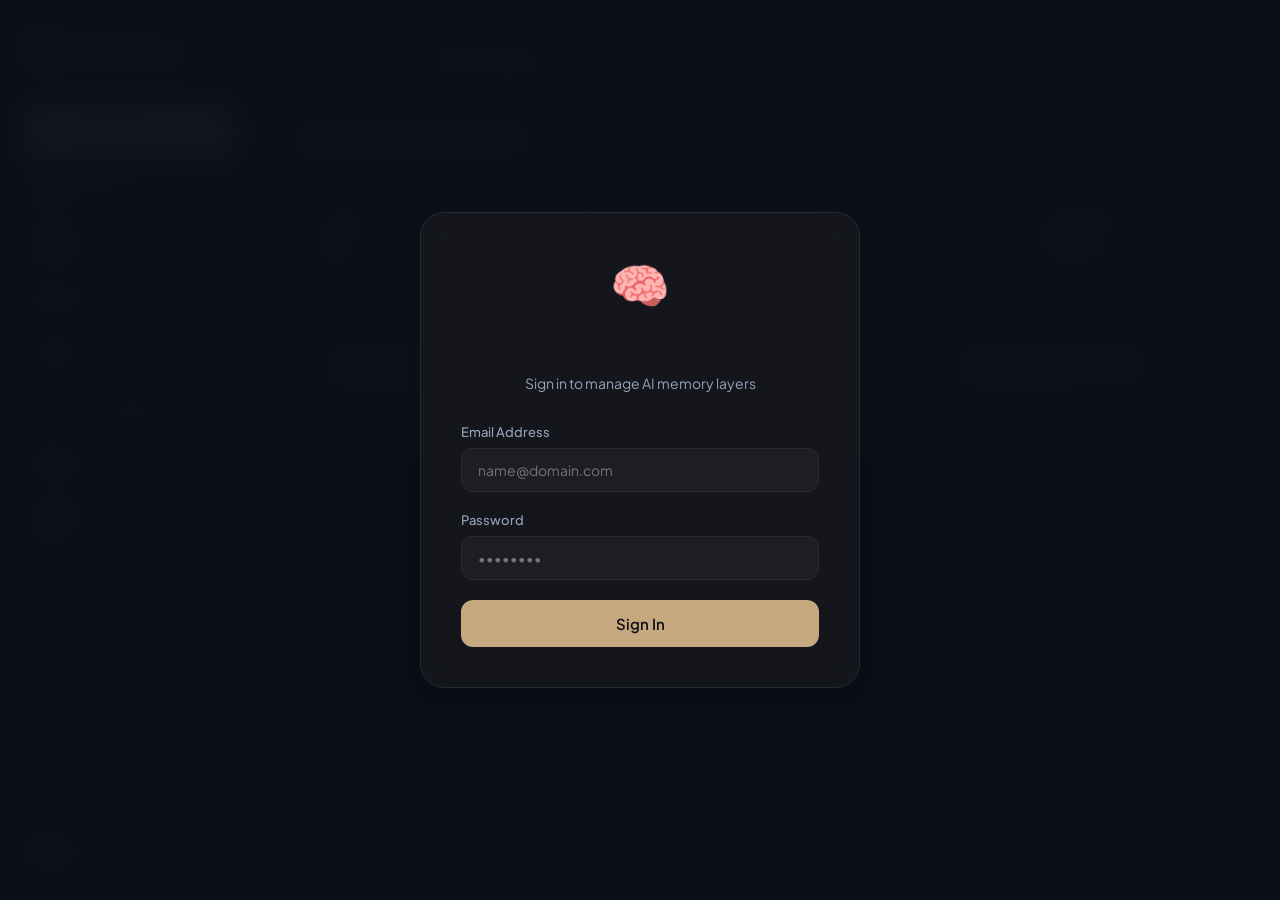
==== commit 54065495: "add project deletion to dashboard and polish layout with matte dark theme" ====
--- a/backend/static/index.html
+++ b/backend/static/index.html
@@ -11,36 +11,37 @@
   
   <style>
     :root {
-      --bg-main: #0B0F19;
-      --bg-surface: rgba(20, 26, 43, 0.6);
-      --bg-surface-solid: #141A2B;
-      --bg-card: rgba(30, 41, 59, 0.4);
-      --bg-card-hover: rgba(47, 61, 88, 0.5);
-      
-      --border-color: rgba(255, 255, 255, 0.08);
-      --border-color-focus: rgba(99, 102, 241, 0.4);
-      
-      --text-primary: #F8FAFC;
-      --text-secondary: #94A3B8;
+      --bg-main: #111215;            /* Matte Deep Carbon */
+      --bg-surface: #17191E;         /* Matte Surface Dark */
+      --bg-surface-solid: #17191E;
+      --bg-card: #1C1E24;            /* Matte Card Dark */
+      --bg-card-hover: #22242B;      /* Matte Card Hover */
+      
+      --border-color: #272A32;       /* Matte Border Carbon */
+      --border-color-focus: #C5A880; /* Matte Sand-Gold Border on Focus */
+      
+      --text-primary: #E2E8F0;       /* Muted White */
+      --text-secondary: #94A3B8;     /* Slate */
       --text-muted: #64748B;
       
-      --color-primary: #6366F1;
-      --color-primary-dark: #4F46E5;
-      --color-accent: #A855F7;
-      --color-accent-gradient: linear-gradient(135deg, #6366F1, #A855F7);
-      
-      --color-success: #10B981;
-      --color-error: #EF4444;
-      --color-warning: #F59E0B;
-      --color-info: #3B82F6;
+      --color-primary: #C5A880;      /* Warm Matte Sand-Gold */
+      --color-primary-dark: #B0926A;
+      --color-primary-light: #DFCDAA;
+      --color-primary-muted: rgba(197, 168, 128, 0.2);
+      --color-accent: #8F9E8B;       /* Muted Sage Green */
+      
+      --color-success: #8BA88F;      /* Muted Success Olive */
+      --color-error: #C97A7A;        /* Muted Terracotta Red */
+      --color-warning: #D9AD76;      /* Muted Ochre Yellow */
+      --color-info: #78909C;         /* Slate Blue */
       
       --font-sans: 'Plus Jakarta Sans', -apple-system, BlinkMacSystemFont, "Segoe UI", Roboto, sans-serif;
       --font-mono: 'JetBrains Mono', monospace;
       
-      --shadow-sm: 0 1px 2px 0 rgba(0, 0, 0, 0.05);
-      --shadow-md: 0 4px 6px -1px rgba(0, 0, 0, 0.1), 0 2px 4px -1px rgba(0, 0, 0, 0.06);
-      --shadow-lg: 0 10px 15px -3px rgba(0, 0, 0, 0.1), 0 4px 6px -2px rgba(0, 0, 0, 0.05);
-      --shadow-glass: 0 8px 32px 0 rgba(0, 0, 0, 0.37);
+      --shadow-sm: 0 2px 4px rgba(0, 0, 0, 0.08);
+      --shadow-md: 0 8px 16px rgba(0, 0, 0, 0.12);
+      --shadow-lg: 0 16px 32px rgba(0, 0, 0, 0.16);
+      --shadow-glass: none;           /* Matte design removes glossy shadows */
     }
 
     * {
@@ -55,9 +56,6 @@
       font-family: var(--font-sans);
       min-height: 100vh;
       overflow-x: hidden;
-      background-image: 
-        radial-gradient(at 0% 0%, rgba(99, 102, 241, 0.12) 0px, transparent 50%),
-        radial-gradient(at 100% 100%, rgba(168, 85, 247, 0.1) 0px, transparent 50%);
     }
 
     /* Scrollbars */
@@ -96,9 +94,10 @@
       max-width: 440px;
       padding: 40px;
       border-radius: 24px;
-      background: var(--bg-surface-solid);
+      background: rgba(23, 25, 30, 0.8);
+      backdrop-filter: blur(12px);
       border: 1px solid var(--border-color);
-      box-shadow: var(--shadow-glass);
+      box-shadow: var(--shadow-md);
       text-align: center;
       animation: fadeIn 0.4s ease-out;
     }
@@ -147,14 +146,14 @@
       color: var(--text-primary);
       font-family: var(--font-sans);
       font-size: 14px;
-      transition: all 0.2s;
+      transition: all 0.25s cubic-bezier(0.4, 0, 0.2, 1);
     }
 
     .input-control:focus {
       outline: none;
       border-color: var(--color-primary);
-      background: rgba(30, 41, 59, 0.6);
-      box-shadow: 0 0 0 4px rgba(99, 102, 241, 0.15);
+      background: var(--bg-card-hover);
+      box-shadow: 0 0 0 2px var(--color-primary-muted);
     }
 
     .btn {
@@ -166,7 +165,7 @@
       font-weight: 600;
       cursor: pointer;
       border: none;
-      transition: all 0.2s;
+      transition: all 0.25s cubic-bezier(0.4, 0, 0.2, 1);
       display: flex;
       align-items: center;
       justify-content: center;
@@ -174,18 +173,18 @@
     }
 
     .btn-primary {
-      background: var(--color-accent-gradient);
-      color: white;
-      box-shadow: 0 4px 14px 0 rgba(99, 102, 241, 0.4);
+      background: var(--color-primary);
+      color: #111215;
+      box-shadow: none;
     }
 
     .btn-primary:hover {
-      opacity: 0.95;
+      background: var(--color-primary-light);
       transform: translateY(-1px);
     }
 
     .btn-primary:active {
-      transform: translateY(0);
+      transform: translateY(1px);
     }
 
     .btn-secondary {
@@ -196,7 +195,12 @@
 
     .btn-secondary:hover {
       background: var(--bg-card-hover);
-      border-color: var(--text-muted);
+      border-color: var(--text-secondary);
+      transform: translateY(-1px);
+    }
+
+    .btn-secondary:active {
+      transform: translateY(1px);
     }
 
     .error-banner {
@@ -245,10 +249,7 @@
     .logo-title {
       font-size: 20px;
       font-weight: 700;
-      color: var(--text-primary);
-      background: var(--color-accent-gradient);
-      -webkit-background-clip: text;
-      -webkit-text-fill-color: transparent;
+      color: var(--color-primary);
     }
 
     .nav-list {
@@ -270,18 +271,20 @@
       font-size: 14px;
       font-weight: 500;
       cursor: pointer;
-      transition: all 0.2s;
+      transition: all 0.25s cubic-bezier(0.4, 0, 0.2, 1);
     }
 
     .nav-item:hover {
-      background: var(--bg-card);
+      background: rgba(255, 255, 255, 0.04);
       color: var(--text-primary);
+      transform: translateX(4px);
     }
 
     .nav-item.active {
       background: var(--color-primary);
-      color: white;
-      box-shadow: 0 4px 12px 0 rgba(99, 102, 241, 0.3);
+      color: #111215;
+      font-weight: 600;
+      box-shadow: none;
     }
 
     .nav-item-icon {
@@ -422,16 +425,17 @@
 
     .card {
       background: var(--bg-surface);
-      backdrop-filter: blur(12px);
       border: 1px solid var(--border-color);
-      border-radius: 16px;
+      border-radius: 14px;
       padding: 24px;
       box-shadow: var(--shadow-sm);
-      transition: all 0.2s;
+      transition: all 0.25s cubic-bezier(0.4, 0, 0.2, 1);
     }
 
     .card:hover {
-      border-color: rgba(255, 255, 255, 0.15);
+      border-color: rgba(255, 255, 255, 0.12);
+      background: var(--bg-card);
+      transform: translateY(-2px);
       box-shadow: var(--shadow-md);
     }
 
@@ -480,20 +484,22 @@
     .project-card {
       background: var(--bg-surface);
       border: 1px solid var(--border-color);
-      border-radius: 20px;
+      border-radius: 14px;
       padding: 28px;
       cursor: pointer;
       display: flex;
       flex-direction: column;
       justify-content: space-between;
       height: 220px;
-      transition: all 0.2s;
+      transition: all 0.25s cubic-bezier(0.4, 0, 0.2, 1);
+      box-shadow: var(--shadow-sm);
     }
 
     .project-card:hover {
-      transform: translateY(-2px);
+      transform: translateY(-4px);
       border-color: var(--color-primary);
       background: var(--bg-card);
+      box-shadow: var(--shadow-md);
     }
 
     .project-card-header {
@@ -512,10 +518,11 @@
     .project-badge {
       font-size: 11px;
       font-weight: 600;
-      background: rgba(99, 102, 241, 0.15);
+      background: var(--color-primary-muted);
       color: var(--color-primary);
       padding: 4px 8px;
       border-radius: 6px;
+      border: 1px solid rgba(197, 168, 128, 0.15);
       font-family: var(--font-mono);
     }
 
@@ -547,7 +554,7 @@
       left: 0;
       right: 0;
       bottom: 0;
-      background: rgba(11, 15, 25, 0.7);
+      background: rgba(17, 18, 21, 0.7);
       backdrop-filter: blur(8px);
       z-index: 500;
       display: none;
@@ -558,11 +565,12 @@
     .modal-card {
       width: 100%;
       max-width: 500px;
-      background: var(--bg-surface-solid);
+      background: rgba(23, 25, 30, 0.85);
+      backdrop-filter: blur(12px);
       border: 1px solid var(--border-color);
-      border-radius: 20px;
+      border-radius: 16px;
       padding: 32px;
-      box-shadow: var(--shadow-glass);
+      box-shadow: var(--shadow-lg);
       animation: slideUp 0.3s cubic-bezier(0.16, 1, 0.3, 1);
     }
 
@@ -604,16 +612,18 @@
       cursor: pointer;
       background: var(--bg-card);
       border: 1px solid transparent;
-      transition: all 0.2s;
+      transition: all 0.25s cubic-bezier(0.4, 0, 0.2, 1);
     }
 
     .conv-item:hover {
       background: var(--bg-card-hover);
+      border-color: var(--border-color);
+      transform: translateX(4px);
     }
 
     .conv-item.active {
-      background: rgba(99, 102, 241, 0.1);
-      border-color: rgba(99, 102, 241, 0.3);
+      background: var(--color-primary-muted);
+      border-color: var(--color-primary);
     }
 
     .conv-item-title {
@@ -1008,6 +1018,9 @@
           <select id="global-project-select" class="select-project">
             <option value="">— Select a project —</option>
           </select>
+          <button id="btn-delete-active-project" class="btn btn-secondary" style="width: auto; padding: 10px 16px; display: none; color: var(--color-error); border-color: rgba(239, 68, 68, 0.2); background: rgba(239, 68, 68, 0.05); font-size: 13px; font-weight: 600;">
+            🗑️ Delete
+          </button>
         </div>
         <div class="system-health">
           <div class="status-indicator">
@@ -1317,11 +1330,16 @@
     }
 
     async function selectProject(projectId) {
-      if (!projectId) return;
+      const deleteBtn = document.getElementById("btn-delete-active-project");
+      if (!projectId) {
+        if (deleteBtn) deleteBtn.style.display = "none";
+        return;
+      }
       state.activeProjectId = projectId;
       localStorage.setItem("mnemosyne_active_project_id", projectId);
       
       state.activeProject = state.projects.find(p => p.id === projectId);
+      if (deleteBtn) deleteBtn.style.display = "inline-block";
       
       logActivity(`Switched project workspace to: "${state.activeProject.name}"`, "info");
       
@@ -1334,6 +1352,56 @@
 
     document.getElementById("global-project-select").addEventListener("change", (e) => {
       selectProject(e.target.value);
+    });
+
+    document.getElementById("btn-delete-active-project").addEventListener("click", async () => {
+      if (!state.activeProjectId) return;
+      const projName = state.activeProject ? state.activeProject.name : state.activeProjectId;
+      if (!confirm(`Are you sure you want to delete the project "${projName}"?\n\nThis will permanently clear all its conversations, messages, memories, and embeddings, and cannot be undone.`)) {
+        return;
+      }
+      
+      try {
+        logActivity(`Deleting project: "${projName}"...`, "info");
+        await apiFetch(`/projects/${state.activeProjectId}`, {
+          method: "DELETE"
+        });
+        logActivity(`Project "${projName}" deleted successfully.`, "info");
+        
+        state.activeProjectId = "";
+        state.activeProject = null;
+        localStorage.removeItem("mnemosyne_active_project_id");
+        
+        document.getElementById("btn-delete-active-project").style.display = "none";
+        
+        await refreshProjects();
+        
+        if (state.projects.length > 0) {
+          state.activeProjectId = state.projects[0].id;
+          document.getElementById("global-project-select").value = state.activeProjectId;
+          await selectProject(state.activeProjectId);
+        } else {
+          document.getElementById("global-project-select").value = "";
+          clearActiveChat();
+          state.conversations = [];
+          state.memories = [];
+          state.relationships = [];
+          renderConversationsList();
+          renderMemoriesTable("all");
+          document.getElementById("overview-dna-preview").innerHTML = `
+            <div style="text-align: center; padding: 20px;">
+              <p style="margin-bottom: 12px;">Welcome to Mnemosyne! No projects exist yet.</p>
+              <button class="btn btn-primary" id="btn-welcome-create" style="width: auto; display: inline-block;">Create Project</button>
+            </div>
+          `;
+          document.getElementById("btn-welcome-create").addEventListener("click", triggerNewProjectModal);
+          document.getElementById("overview-analytics-preview").innerHTML = "No project loaded.";
+          updateDashboardCounts();
+        }
+      } catch (err) {
+        logActivity(`Failed to delete project: ${err.message}`, "error");
+        alert(`Error deleting project: ${err.message}`);
+      }
     });
 
     // Navigation tabs
@@ -1461,7 +1529,7 @@
         el.dataset.id = conv.id;
         
         const platform = conv.meta?.platform || "AI Page";
-        const dateStr = new Date(conv.created_at).toLocaleDateString();
+        const dateStr = new Date(conv.started_at).toLocaleDateString();
 
         el.innerHTML = `
           <div class="conv-item-title">Conversation ${conv.id.substring(0, 8)}</div>
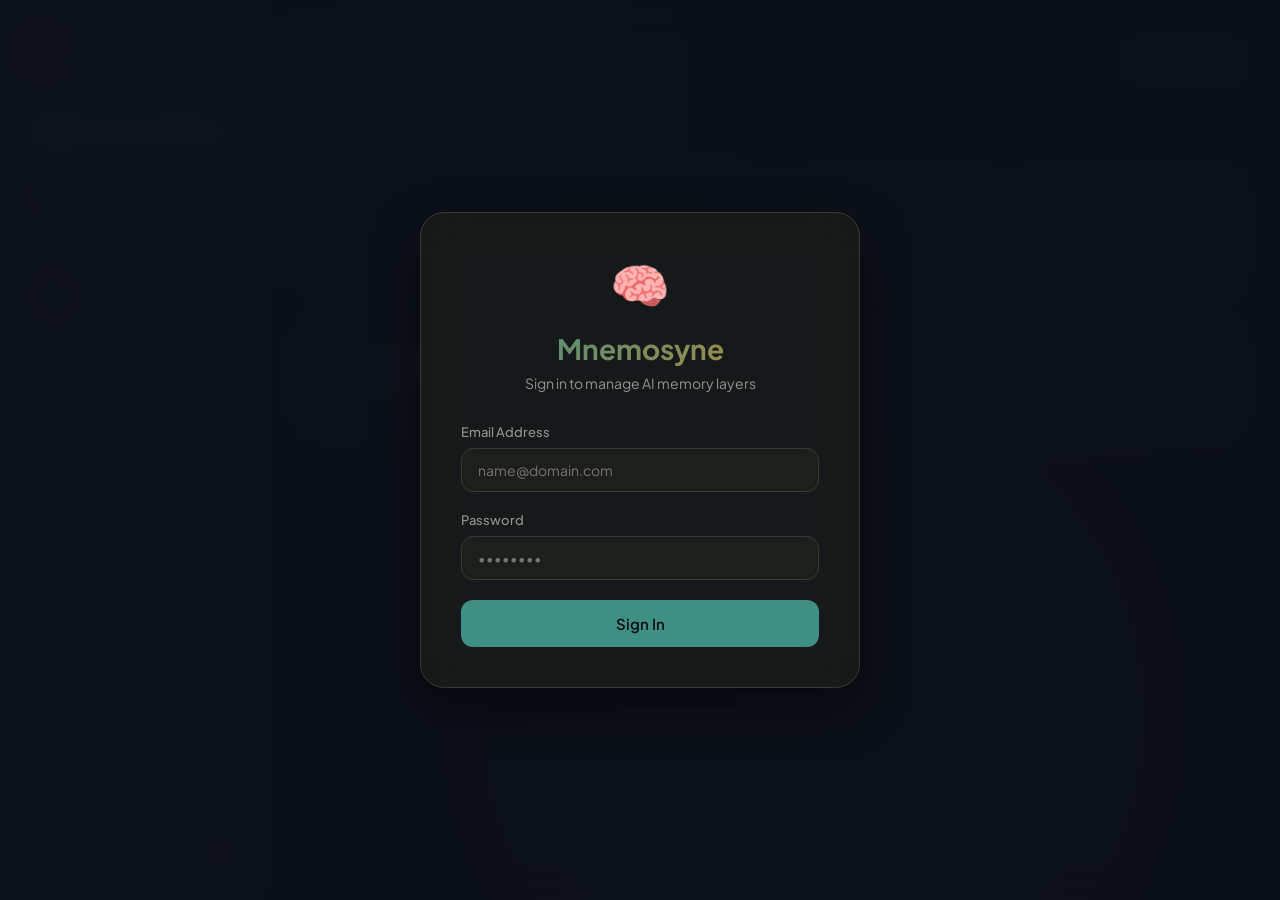
==== commit 3ea26332: "style: apply Obsidian-Verdigris-Brass theme, premium Apple-style animations, and expand README docum" ====
--- a/backend/static/index.html
+++ b/backend/static/index.html
@@ -11,29 +11,30 @@
   
   <style>
     :root {
-      --bg-main: #111215;            /* Matte Deep Carbon */
-      --bg-surface: #17191E;         /* Matte Surface Dark */
-      --bg-surface-solid: #17191E;
-      --bg-card: #1C1E24;            /* Matte Card Dark */
-      --bg-card-hover: #22242B;      /* Matte Card Hover */
+      --bg-main: #111110;            /* Obsidian Black */
+      --bg-surface: #1C1F1A;         /* Charcoal Patina */
+      --bg-surface-solid: #1C1F1A;
+      --bg-card: #1C1F1A;            /* Charcoal Patina Card */
+      --bg-card-hover: #272B24;      /* Charcoal Card Hover */
       
-      --border-color: #272A32;       /* Matte Border Carbon */
-      --border-color-focus: #C5A880; /* Matte Sand-Gold Border on Focus */
+      --border-color: #343B31;       /* Aged Charcoal Border */
+      --border-color-focus: #3F8F84; /* Verdigris Patina Focus */
       
-      --text-primary: #E2E8F0;       /* Muted White */
-      --text-secondary: #94A3B8;     /* Slate */
-      --text-muted: #64748B;
+      --text-primary: #E9E4D7;       /* Bone White */
+      --text-secondary: #8E968C;     /* Muted Patina Grey Text */
+      --text-muted: #687066;         /* Dark Muted Patina */
       
-      --color-primary: #C5A880;      /* Warm Matte Sand-Gold */
-      --color-primary-dark: #B0926A;
-      --color-primary-light: #DFCDAA;
-      --color-primary-muted: rgba(197, 168, 128, 0.2);
-      --color-accent: #8F9E8B;       /* Muted Sage Green */
+      --color-primary: #3F8F84;      /* Verdigris Patina Primary */
+      --color-primary-dark: #2C6B62;
+      --color-primary-light: #58ABA0;
+      --color-primary-muted: rgba(63, 143, 132, 0.15);
+      --color-accent: #B58A3A;       /* Aged Brass Accent */
+      --color-accent-gradient: linear-gradient(135deg, #3F8F84 0%, #B58A3A 100%);
       
-      --color-success: #8BA88F;      /* Muted Success Olive */
-      --color-error: #C97A7A;        /* Muted Terracotta Red */
-      --color-warning: #D9AD76;      /* Muted Ochre Yellow */
-      --color-info: #78909C;         /* Slate Blue */
+      --color-success: #5CA390;      /* Verdigris Success */
+      --color-error: #8E3C3C;        /* Oxide Red Danger */
+      --color-warning: #B58A3A;      /* Aged Brass Warning */
+      --color-info: #3F8F84;         /* Verdigris Info */
       
       --font-sans: 'Plus Jakarta Sans', -apple-system, BlinkMacSystemFont, "Segoe UI", Roboto, sans-serif;
       --font-mono: 'JetBrains Mono', monospace;
@@ -174,7 +175,7 @@
 
     .btn-primary {
       background: var(--color-primary);
-      color: #111215;
+      color: #111110;
       box-shadow: none;
     }
 
@@ -282,7 +283,7 @@
 
     .nav-item.active {
       background: var(--color-primary);
-      color: #111215;
+      color: #111110;
       font-weight: 600;
       box-shadow: none;
     }
@@ -408,11 +409,6 @@
     /* ── Content Panes ── */
     .tab-pane {
       display: none;
-      animation: fadeIn 0.3s ease-out;
-    }
-
-    .tab-pane.active {
-      display: block;
     }
 
     /* Grid layouts */
@@ -482,6 +478,8 @@
     }
 
     .project-card {
+      position: relative;
+      overflow: hidden;
       background: var(--bg-surface);
       border: 1px solid var(--border-color);
       border-radius: 14px;
@@ -491,15 +489,38 @@
       flex-direction: column;
       justify-content: space-between;
       height: 220px;
-      transition: all 0.25s cubic-bezier(0.4, 0, 0.2, 1);
+      transition: border-color 0.3s ease, background-color 0.3s ease, transform 0.4s cubic-bezier(0.16, 1, 0.3, 1), box-shadow 0.4s ease !important;
       box-shadow: var(--shadow-sm);
     }
 
     .project-card:hover {
-      transform: translateY(-4px);
-      border-color: var(--color-primary);
-      background: var(--bg-card);
-      box-shadow: var(--shadow-md);
+      transform: translateY(-4px) scale(1.01);
+      border-color: var(--color-primary-light) !important;
+      box-shadow: 0 16px 36px rgba(0, 0, 0, 0.35) !important;
+    }
+    .project-card::before {
+      content: "";
+      position: absolute;
+      top: 0;
+      left: 0;
+      width: 100%;
+      height: 100%;
+      background: radial-gradient(
+        800px circle at var(--mouse-x, 0) var(--mouse-y, 0),
+        rgba(63, 143, 132, 0.08),
+        transparent 45%
+      );
+      z-index: 0;
+      pointer-events: none;
+      opacity: 0;
+      transition: opacity 0.4s ease;
+    }
+    .project-card:hover::before {
+      opacity: 1;
+    }
+    .project-card > * {
+      position: relative;
+      z-index: 1;
     }
 
     .project-card-header {
@@ -678,7 +699,7 @@
     .msg-bubble.user {
       align-self: flex-end;
       background: var(--color-accent-gradient);
-      color: white;
+      color: #111110;
       border-bottom-right-radius: 4px;
     }
 
@@ -883,9 +904,196 @@
       from { opacity: 0; transform: translateY(16px); }
       to { opacity: 1; transform: translateY(0); }
     }
+
+    /* Ambient Background Glow Blobs */
+    .glow-blob {
+      position: fixed;
+      border-radius: 50%;
+      filter: blur(140px);
+      opacity: 0.08;
+      z-index: -1;
+      pointer-events: none;
+      transition: all 0.8s ease-in-out;
+      animation: floatOrbs 24s infinite alternate ease-in-out;
+      will-change: transform;
+    }
+    
+    .glow-1 {
+      top: -15%;
+      left: 20%;
+      width: 450px;
+      height: 450px;
+      background: var(--color-primary);
+      animation-delay: 0s;
+    }
+    
+    .glow-2 {
+      bottom: -10%;
+      right: 15%;
+      width: 550px;
+      height: 550px;
+      background: var(--color-accent);
+      animation-delay: -6s;
+    }
+    
+    @keyframes floatOrbs {
+      0% { transform: translate(0, 0) scale(1); }
+      50% { transform: translate(40px, -60px) scale(1.15); }
+      100% { transform: translate(-30px, 30px) scale(0.9); }
+    }
+
+    /* Interactive Spotlight Card Border Glow */
+    .card {
+      position: relative;
+      overflow: hidden;
+      transition: border-color 0.3s ease, background-color 0.3s ease, transform 0.4s cubic-bezier(0.16, 1, 0.3, 1), box-shadow 0.4s ease !important;
+    }
+    .card:hover {
+      transform: translateY(-4px) scale(1.01);
+      border-color: var(--color-primary-light) !important;
+      box-shadow: 0 16px 36px rgba(0, 0, 0, 0.35) !important;
+    }
+    .card::before {
+      content: "";
+      position: absolute;
+      top: 0;
+      left: 0;
+      width: 100%;
+      height: 100%;
+      background: radial-gradient(
+        800px circle at var(--mouse-x, 0) var(--mouse-y, 0),
+        rgba(63, 143, 132, 0.08),
+        transparent 45%
+      );
+      z-index: 0;
+      pointer-events: none;
+      opacity: 0;
+      transition: opacity 0.4s ease;
+    }
+    .card:hover::before {
+      opacity: 1;
+    }
+    .card > * {
+      position: relative;
+      z-index: 1;
+    }
+
+    /* Spring Modal Pop Anim */
+    @keyframes modalPop {
+      0% {
+        opacity: 0;
+        transform: scale(0.93) translateY(12px);
+      }
+      100% {
+        opacity: 1;
+        transform: scale(1) translateY(0);
+      }
+    }
+    
+    @keyframes backdropFadeIn {
+      from { opacity: 0; backdrop-filter: blur(0px); -webkit-backdrop-filter: blur(0px); }
+      to { opacity: 1; backdrop-filter: blur(8px); -webkit-backdrop-filter: blur(8px); }
+    }
+    
+    .modal-backdrop {
+      animation: backdropFadeIn 0.35s cubic-bezier(0.16, 1, 0.3, 1) both;
+    }
+    
+    .modal-card {
+      animation: modalPop 0.5s cubic-bezier(0.34, 1.56, 0.64, 1) both !important;
+    }
+
+    /* Login Card Glassmorphism and Spotlight */
+    .login-card {
+      position: relative;
+      overflow: hidden;
+      background: rgba(28, 31, 26, 0.7) !important;
+      backdrop-filter: blur(20px) !important;
+      -webkit-backdrop-filter: blur(20px) !important;
+      border: 1px solid var(--border-color);
+      border-radius: 24px;
+      box-shadow: 0 20px 50px rgba(0, 0, 0, 0.4) !important;
+      animation: modalPop 0.55s cubic-bezier(0.34, 1.56, 0.64, 1) both;
+    }
+    
+    .login-card::before {
+      content: "";
+      position: absolute;
+      top: 0;
+      left: 0;
+      width: 100%;
+      height: 100%;
+      background: radial-gradient(
+        800px circle at var(--mouse-x, 0) var(--mouse-y, 0),
+        rgba(63, 143, 132, 0.08),
+        transparent 45%
+      );
+      z-index: 0;
+      pointer-events: none;
+      opacity: 0;
+      transition: opacity 0.4s ease;
+    }
+    
+    .login-card:hover::before {
+      opacity: 1;
+    }
+    
+    .login-card > * {
+      position: relative;
+      z-index: 1;
+    }
+
+    /* Glassmorphic Translucent Sidebar */
+    .sidebar {
+      background: rgba(28, 31, 26, 0.7) !important;
+      backdrop-filter: blur(20px);
+      -webkit-backdrop-filter: blur(20px);
+      border-right: 1px solid var(--border-color);
+    }
+
+    /* Staggered Slide-up tab transition */
+    @keyframes fadeInSlideUp {
+      from {
+        opacity: 0;
+        transform: translateY(16px);
+      }
+      to {
+        opacity: 1;
+        transform: translateY(0);
+      }
+    }
+    
+    .tab-pane.active {
+      display: block !important;
+    }
+    
+    .tab-pane.active > * {
+      animation: fadeInSlideUp 0.6s cubic-bezier(0.16, 1, 0.3, 1) both;
+    }
+    
+    .tab-pane.active > *:nth-child(1) { animation-delay: 0.04s; }
+    .tab-pane.active > *:nth-child(2) { animation-delay: 0.08s; }
+    .tab-pane.active > *:nth-child(3) { animation-delay: 0.12s; }
+    .tab-pane.active > *:nth-child(4) { animation-delay: 0.16s; }
+    .tab-pane.active > *:nth-child(5) { animation-delay: 0.2s; }
+
+    /* Scroll Reveal classes */
+    .reveal-on-scroll {
+      opacity: 0;
+      transform: translateY(20px);
+      transition: opacity 0.8s cubic-bezier(0.16, 1, 0.3, 1), transform 0.8s cubic-bezier(0.16, 1, 0.3, 1);
+      will-change: transform, opacity;
+    }
+    .reveal-on-scroll.revealed {
+      opacity: 1;
+      transform: translateY(0);
+    }
   </style>
 </head>
 <body>
+  <!-- Ambient Background Glow Blobs -->
+  <div class="glow-blob glow-1"></div>
+  <div class="glow-blob glow-2"></div>
 
   <!-- ── Sign In Modal Overlay ── -->
   <div id="login-overlay" style="display: none;">
@@ -1962,6 +2170,71 @@
     
     // Check initial state
     checkAuth();
+
+    // ── Apple-Style Premium Interaction Effects ──
+
+    // 1. Mouse Spotlight Glow Event Listener
+    document.addEventListener("mousemove", (e) => {
+      const targets = document.querySelectorAll(".card, .project-card, .modal-card, .login-card");
+      targets.forEach((el) => {
+        const rect = el.getBoundingClientRect();
+        const x = e.clientX - rect.left;
+        const y = e.clientY - rect.top;
+        el.style.setProperty("--mouse-x", `${x}px`);
+        el.style.setProperty("--mouse-y", `${y}px`);
+      });
+    });
+
+    // 2. Scroll Reveal Intersection Observer & MutationObserver
+    function setupScrollReveal() {
+      const observer = new IntersectionObserver(
+        (entries) => {
+          entries.forEach((entry) => {
+            if (entry.isIntersecting) {
+              entry.target.classList.add("revealed");
+              observer.unobserve(entry.target); // Reveal once
+            }
+          });
+        },
+        { threshold: 0.05 }
+      );
+
+      // Bind items to reveal on scroll
+      function refreshObserver() {
+        const query = ".card, .project-card, .conversation-card, .memory-card, .tab-pane > *, .analytics-grid > *, .table tr, .stat-card";
+        document.querySelectorAll(query).forEach((el) => {
+          if (!el.classList.contains("reveal-on-scroll") && !el.classList.contains("revealed")) {
+            el.classList.add("reveal-on-scroll");
+            observer.observe(el);
+          }
+        });
+      }
+
+      // Initial run
+      refreshObserver();
+
+      // Listen for any new DOM elements loaded dynamically
+      const mutationObserver = new MutationObserver((mutations) => {
+        let hasNewElements = false;
+        mutations.forEach((mutation) => {
+          if (mutation.addedNodes.length > 0) {
+            hasNewElements = true;
+          }
+        });
+        if (hasNewElements) {
+          refreshObserver();
+        }
+      });
+
+      mutationObserver.observe(document.body, { childList: true, subtree: true });
+    }
+
+    // Initialize premium animations on DOM ready
+    if (document.readyState === "loading") {
+      document.addEventListener("DOMContentLoaded", setupScrollReveal);
+    } else {
+      setupScrollReveal();
+    }
   </script>
 </body>
 </html>
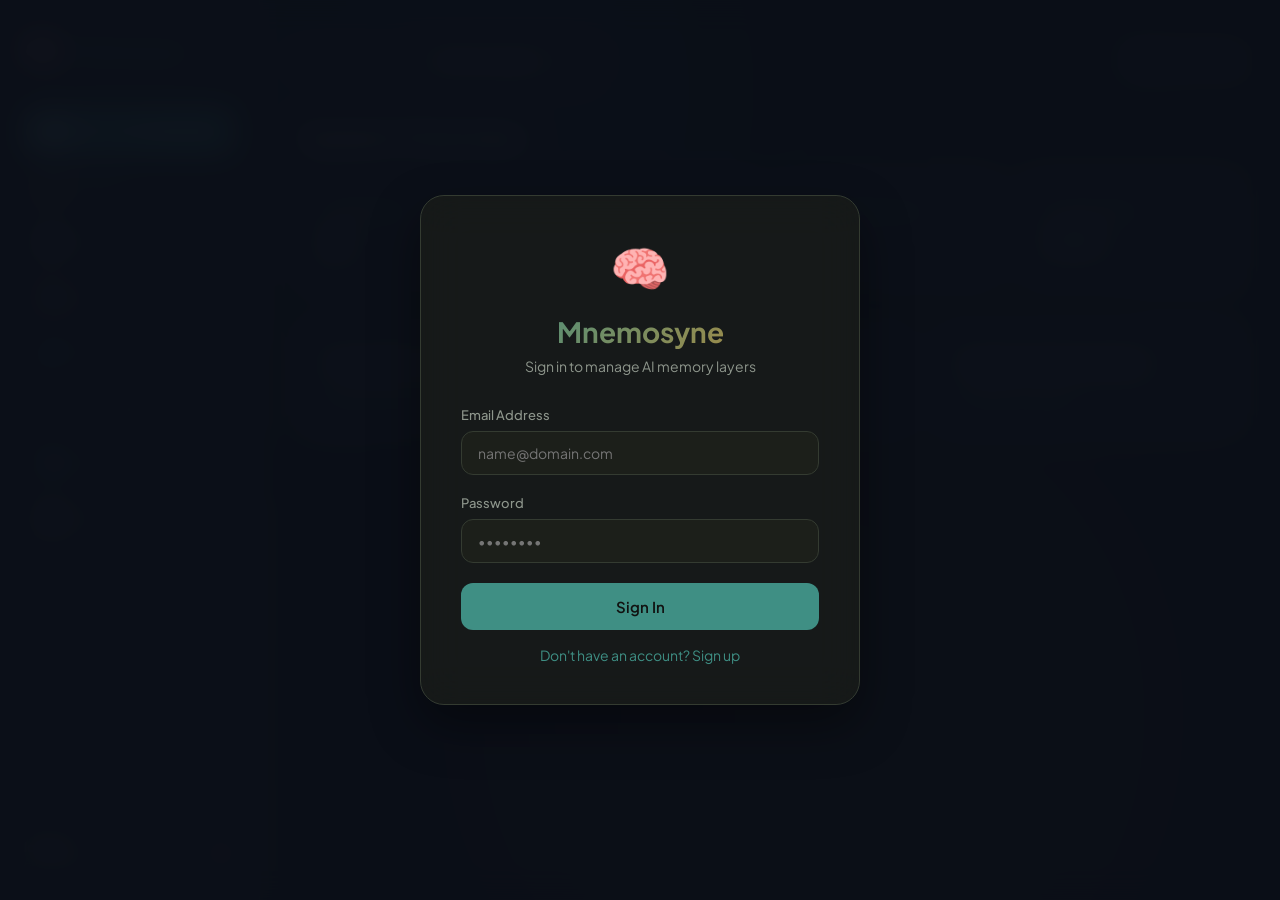
==== commit 49d56f86: "feat: Add Sign Up capabilities and auto database migrations" ====
--- a/backend/static/index.html
+++ b/backend/static/index.html
@@ -1095,12 +1095,12 @@
   <div class="glow-blob glow-1"></div>
   <div class="glow-blob glow-2"></div>
 
-  <!-- ── Sign In Modal Overlay ── -->
+  <!-- ── Sign In / Sign Up Modal Overlay ── -->
   <div id="login-overlay" style="display: none;">
     <div class="login-card">
       <span class="login-logo">🧠</span>
       <h2 class="login-title">Mnemosyne</h2>
-      <p class="login-subtitle">Sign in to manage AI memory layers</p>
+      <p id="auth-modal-subtitle" class="login-subtitle">Sign in to manage AI memory layers</p>
       
       <div id="login-error-banner" class="error-banner"></div>
       
@@ -1114,6 +1114,28 @@
           <input type="password" id="login-password" class="input-control" required placeholder="••••••••">
         </div>
         <button type="submit" class="btn btn-primary" style="margin-top: 12px;">Sign In</button>
+        <div style="text-align: center; margin-top: 16px; font-size: 14px;">
+          <a href="#" id="show-signup" style="color: var(--color-primary); text-decoration: none;">Don't have an account? Sign up</a>
+        </div>
+      </form>
+
+      <form id="signup-form" style="display: none;">
+        <div class="form-group">
+          <label for="signup-name">Full Name (Optional)</label>
+          <input type="text" id="signup-name" class="input-control" placeholder="John Doe">
+        </div>
+        <div class="form-group">
+          <label for="signup-email">Email Address</label>
+          <input type="email" id="signup-email" class="input-control" required placeholder="name@domain.com">
+        </div>
+        <div class="form-group">
+          <label for="signup-password">Password</label>
+          <input type="password" id="signup-password" class="input-control" required minlength="8" placeholder="••••••••">
+        </div>
+        <button type="submit" class="btn btn-primary" style="margin-top: 12px;">Sign Up</button>
+        <div style="text-align: center; margin-top: 16px; font-size: 14px;">
+          <a href="#" id="show-login" style="color: var(--color-primary); text-decoration: none;">Already have an account? Sign in</a>
+        </div>
       </form>
     </div>
   </div>
@@ -1434,6 +1456,63 @@
       }
     }
 
+    document.getElementById("show-signup").addEventListener("click", (e) => {
+      e.preventDefault();
+      document.getElementById("login-form").style.display = "none";
+      document.getElementById("signup-form").style.display = "block";
+      document.getElementById("auth-modal-subtitle").textContent = "Create an account to get started";
+      document.getElementById("login-error-banner").style.display = "none";
+    });
+
+    document.getElementById("show-login").addEventListener("click", (e) => {
+      e.preventDefault();
+      document.getElementById("signup-form").style.display = "none";
+      document.getElementById("login-form").style.display = "block";
+      document.getElementById("auth-modal-subtitle").textContent = "Sign in to manage AI memory layers";
+      document.getElementById("login-error-banner").style.display = "none";
+    });
+
+    document.getElementById("signup-form").addEventListener("submit", async (e) => {
+      e.preventDefault();
+      const email = document.getElementById("signup-email").value;
+      const pwd = document.getElementById("signup-password").value;
+      const name = document.getElementById("signup-name").value;
+      const errorBanner = document.getElementById("login-error-banner");
+      
+      errorBanner.style.display = "none";
+
+      try {
+        const res = await fetch(`${API_BASE}/auth/register`, {
+          method: "POST",
+          headers: { "Content-Type": "application/json" },
+          body: JSON.stringify({ email, password: pwd, full_name: name || undefined })
+        });
+        const body = await res.json();
+        
+        if (!res.ok) throw new Error(body.message || "Registration failed.");
+
+        // Automatically log in after registration
+        const loginRes = await fetch(`${API_BASE}/auth/login`, {
+          method: "POST",
+          headers: { "Content-Type": "application/json" },
+          body: JSON.stringify({ email, password: pwd })
+        });
+        const loginBody = await loginRes.json();
+        
+        if (!loginRes.ok) throw new Error(loginBody.message || "Login failed after registration.");
+
+        state.token = loginBody.data.access_token;
+        localStorage.setItem("mnemosyne_auth_token", state.token);
+        
+        document.getElementById("login-overlay").style.display = "none";
+        logActivity("Signed up and logged in successfully.", "info");
+        await loadInitialData();
+      } catch (err) {
+        errorBanner.textContent = err.message;
+        errorBanner.style.display = "block";
+      }
+    });
+
     document.getElementById("login-form").addEventListener("submit", async (e) => {
       e.preventDefault();
       const email = document.getElementById("login-email").value;
